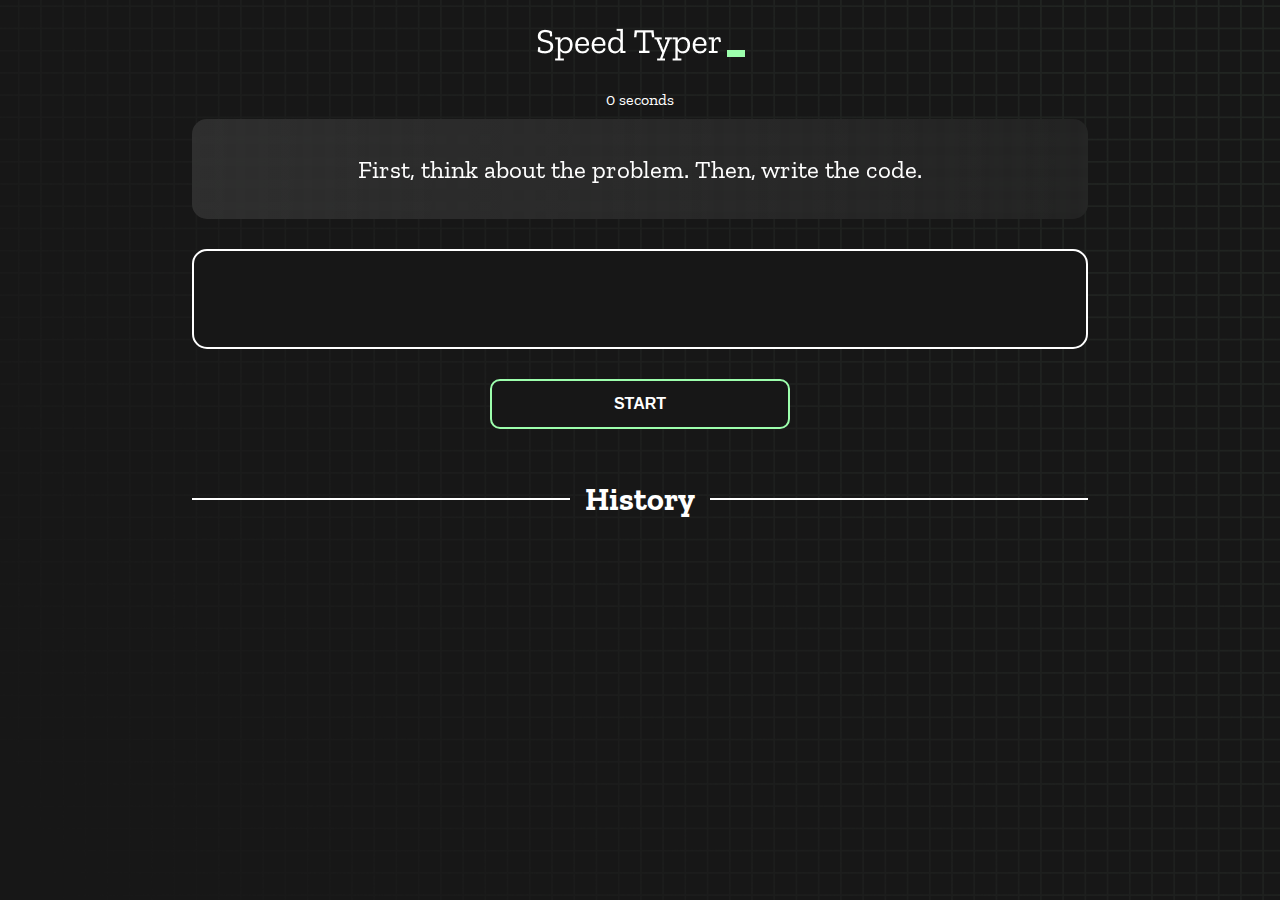
==== index.html @ fc80ebb2 "Initial commit" ====
<!DOCTYPE html>
<html lang="en">
  <head>
    <meta charset="UTF-8" />
    <meta http-equiv="X-UA-Compatible" content="IE=edge" />
    <meta name="viewport" content="width=device-width, initial-scale=1.0" />
    <title>Speed Monster</title>
    <link rel="stylesheet" href="styles.css" />
    <link rel="preconnect" href="https://fonts.googleapis.com" />
    <link rel="preconnect" href="https://fonts.gstatic.com" crossorigin />
    <link
      href="https://fonts.googleapis.com/css2?family=Zilla+Slab:wght@300;400;500&display=swap"
      rel="stylesheet"
    />
  </head>
  <body>
    <h1 class="title"><img src="./logo.png" /></h1>
    <div id="show-time">0 seconds</div>

    <div class="box-container">
      <div id="question"></div>

      <div id="display" class="inactive"></div>

      <div class="buttons">
        <button id="starts">START</button>
      </div>

      <div class="divider-container">
        <div class="line"></div>
        <h1 class="title2">History</h1>
        <div class="line"></div>
      </div>
      <div id="histories"></div>
    </div>

    <div id="countdown"></div>
    <div id="modal-background" class="hidden"></div>
    <div id="result" class="hidden"></div>

    <script src="./history.js"></script>
    <script src="./script.js"></script>
  </body>
</html>
---- styles.css ----
* {
  padding: 0;
  margin: 0;
  box-sizing: border-box;
}

body {
  background-image: url("./bg.png");
  background-size: cover;
  background-position: left top;
  font-family: "Zilla Slab", serif;
}

.box-container {
  width: 70%;
  margin: 0 auto;
}

#question {
  height: 100px;
  display: flex;
  align-items: center;
  justify-content: center;
  color: white;
  font-size: 25px;
  border-radius: 15px;
  background: rgb(255, 255, 255);
  background: linear-gradient(
    92.49deg,
    rgba(255, 255, 255, 0.1) 0.18%,
    rgba(255, 255, 255, 0.05) 99.85%
  );
  backdrop-filter: blur(5px);
  margin-bottom: 30px;
}

#display {
  height: 100px;
  display: flex;
  flex-wrap: wrap;
  align-items: center;
  padding-left: 5rem;
  color: white;
  font-size: 32px;
  background-color: #171717;
  border: 2px solid #9dffad;
  border-radius: 15px;
}

#countdown {
  position: fixed;
  height: 100vh;
  width: 100vw;
  background-color: rgba(0, 0, 0, 0.8);
  top: 0;
  left: 0;
  display: flex;
  align-items: center;
  justify-content: center;
  font-size: 3rem;
  color: white;
  display: none;
}
#result {
  position: fixed;
  top: 10%; 
  left: 10%;
  transform: translate(-50%, -50%);
  height: 250px;
  width: 400px;
  background-color: #171717;
  border-radius: 15px;
  border: 2px solid #9dffad;
  color: white;
  text-align: center;
  padding: 2rem;
}
#show-time{
  text-align: center;
  color: white;
  margin: 10px 0;
}

.green {
  color: #9dffad;
}
.red {
  color: #eb6565;
}
.bold {
  font-weight: 700;
}
.inactive {
  border: 2px solid white !important;
}
.hidden {
  display: none;
}
.title {
  text-align: center;
  color: white;
  margin: 20px 0;
}

.divider-container {
  height: 80px;
  display: flex;
  justify-content: center;
  align-items: center;
  gap: 15px;
  margin: 0 auto;
}

.line {
  height: 2px;
  background: white;
  width: 100%;
}

.title2 {
  color: white;
  display: block;
}

.buttons {
  display: flex;
  justify-content: center;
  margin: 30px 0;
}
button {
  padding: 10px 20px;
  border: none;
  font-size: 16px;
  font-weight: bold;
  width: 300px;
  height: 50px;
  color: white;
  background-color: #171717;
  border-radius: 10px;
  border: 2px solid #9dffad;
  cursor: pointer;
}

#histories {
  display: flex;
  flex-wrap: wrap;
  justify-content: space-around;
}

.card {
  width: 100%;
  height: 100%;
  padding: 50px;
  display: flex;
  justify-content: space-between;
  align-items: center;
  padding: 20px 30px;
  color: white;
  border-radius: 15px;
  background: rgb(255, 255, 255);
  background: linear-gradient(
    92.49deg,
    rgba(255, 255, 255, 0.1) 0.18%,
    rgba(255, 255, 255, 0.05) 99.85%
  );
  backdrop-filter: blur(5px);
  margin-bottom: 30px;
}

#modal-background {
  background: rgb(255, 255, 255);
  background: linear-gradient(
    92.49deg,
    rgba(255, 255, 255, 0.1) 0.18%,
    rgba(255, 255, 255, 0.05) 99.85%
  );
  backdrop-filter: blur(5px);
  height: 100vh;
  width: 100%;
  position: fixed;
  top: 0;
}

@media only screen and (max-width: 700px) {
  .box-container {
    padding: 0 20px;
    width: 100%;
  }
  .card {
    flex-direction: column;
  }
}
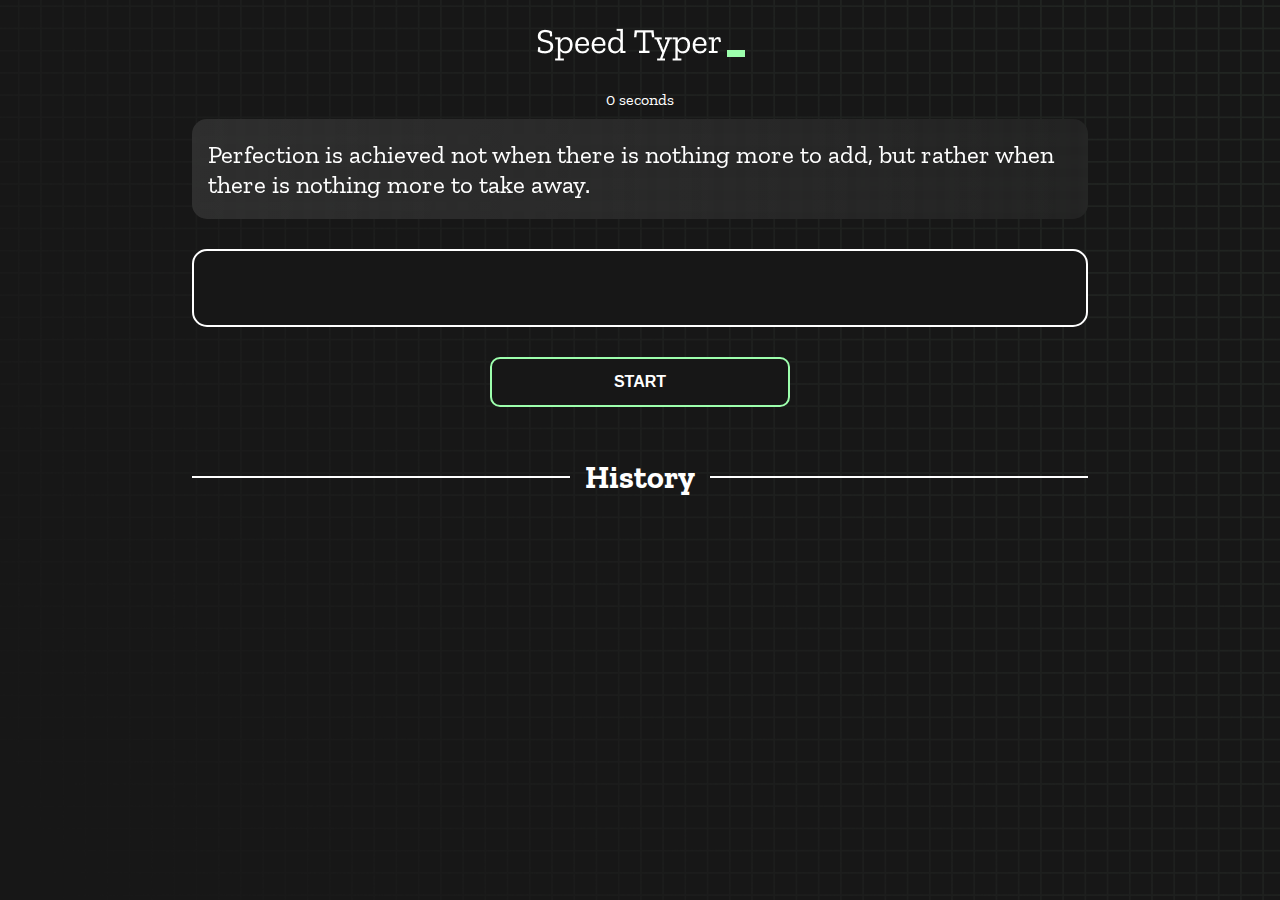
==== commit 7b65be5d: "added the blog site faq 1,2" ====
--- a/index.html
+++ b/index.html
@@ -16,7 +16,7 @@
   <body>
     <h1 class="title"><img src="./logo.png" /></h1>
     <div id="show-time">0 seconds</div>
-
+  
     <div class="box-container">
       <div id="question"></div>
 
--- a/styles.css
+++ b/styles.css
@@ -33,9 +33,12 @@
   backdrop-filter: blur(5px);
   margin-bottom: 30px;
 }
+div#question {
+  padding: 0 1rem;
+}
 
 #display {
-  height: 100px;
+  height: auto;
   display: flex;
   flex-wrap: wrap;
   align-items: center;
@@ -45,6 +48,7 @@
   background-color: #171717;
   border: 2px solid #9dffad;
   border-radius: 15px;
+  padding: 2.3rem .5rem;
 }
 
 #countdown {
@@ -63,8 +67,8 @@
 }
 #result {
   position: fixed;
-  top: 10%; 
-  left: 10%;
+  top: 50%; 
+  left: 50%;
   transform: translate(-50%, -50%);
   height: 250px;
   width: 400px;
@@ -142,9 +146,10 @@
 }
 
 #histories {
-  display: flex;
-  flex-wrap: wrap;
-  justify-content: space-around;
+  display: grid;
+  grid-template-columns: auto auto auto;
+  grid-gap: 20px;
+  
 }
 
 .card {
@@ -152,6 +157,7 @@
   height: 100%;
   padding: 50px;
   display: flex;
+  flex-direction: column;
   justify-content: space-between;
   align-items: center;
   padding: 20px 30px;
@@ -189,4 +195,10 @@
   .card {
     flex-direction: column;
   }
-}
+  #histories {
+    display: grid;
+    grid-template-columns: auto;
+    grid-gap: 20px;
+    
+  }
+}
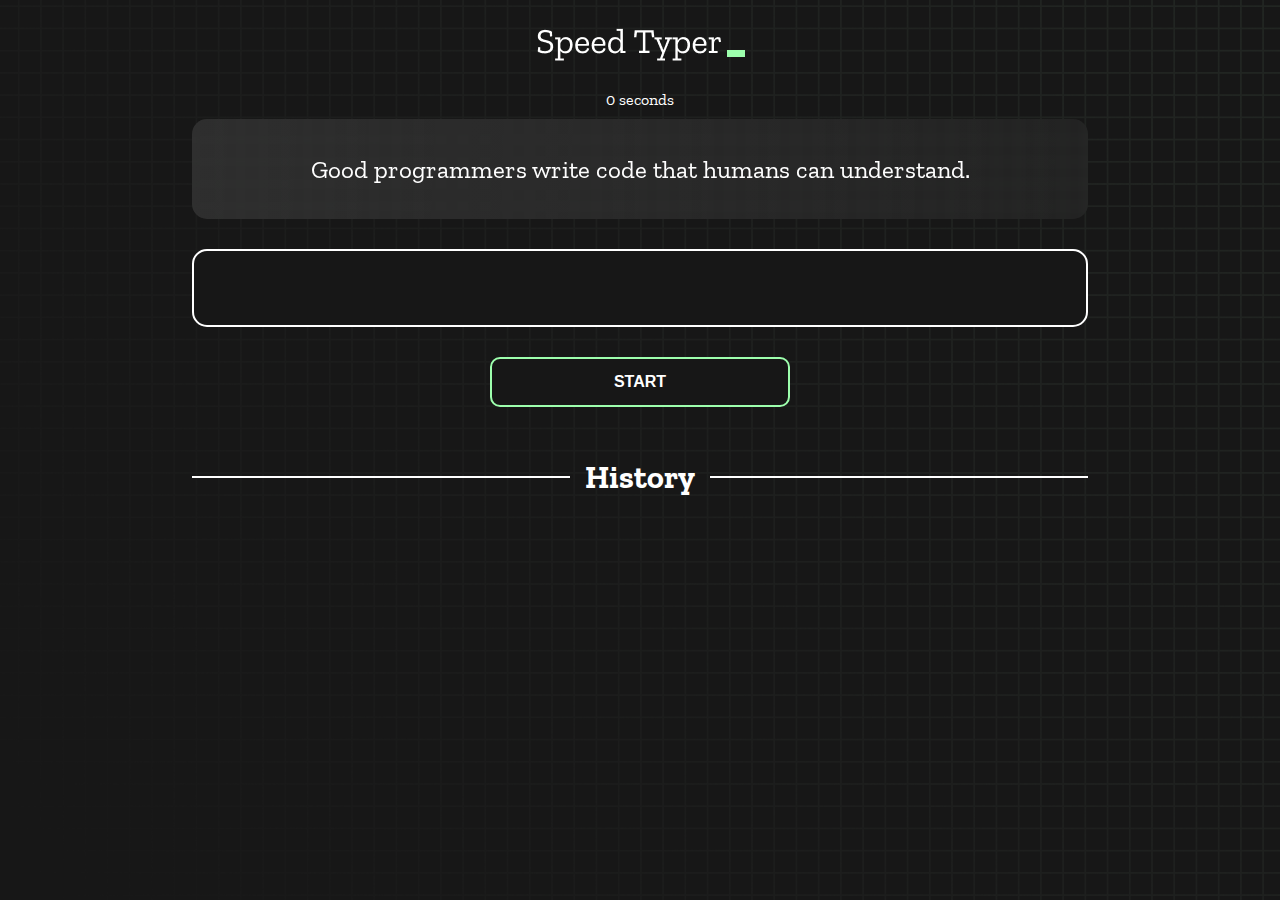
==== commit 4009fbea: "added change count time start" ====
--- a/index.html
+++ b/index.html
@@ -4,7 +4,7 @@
     <meta charset="UTF-8" />
     <meta http-equiv="X-UA-Compatible" content="IE=edge" />
     <meta name="viewport" content="width=device-width, initial-scale=1.0" />
-    <title>Speed Monster</title>
+    <title>Speed Typer Moonstar</title>
     <link rel="stylesheet" href="styles.css" />
     <link rel="preconnect" href="https://fonts.googleapis.com" />
     <link rel="preconnect" href="https://fonts.gstatic.com" crossorigin />
@@ -26,7 +26,7 @@
         <button id="starts">START</button>
       </div>
 
-      <div class="divider-container">
+      <div  class="divider-container">
         <div class="line"></div>
         <h1 class="title2">History</h1>
         <div class="line"></div>
@@ -38,6 +38,7 @@
     <div id="modal-background" class="hidden"></div>
     <div id="result" class="hidden"></div>
 
+
     <script src="./history.js"></script>
     <script src="./script.js"></script>
   </body>
--- a/styles.css
+++ b/styles.css
@@ -14,6 +14,7 @@
 .box-container {
   width: 70%;
   margin: 0 auto;
+  
 }
 
 #question {
